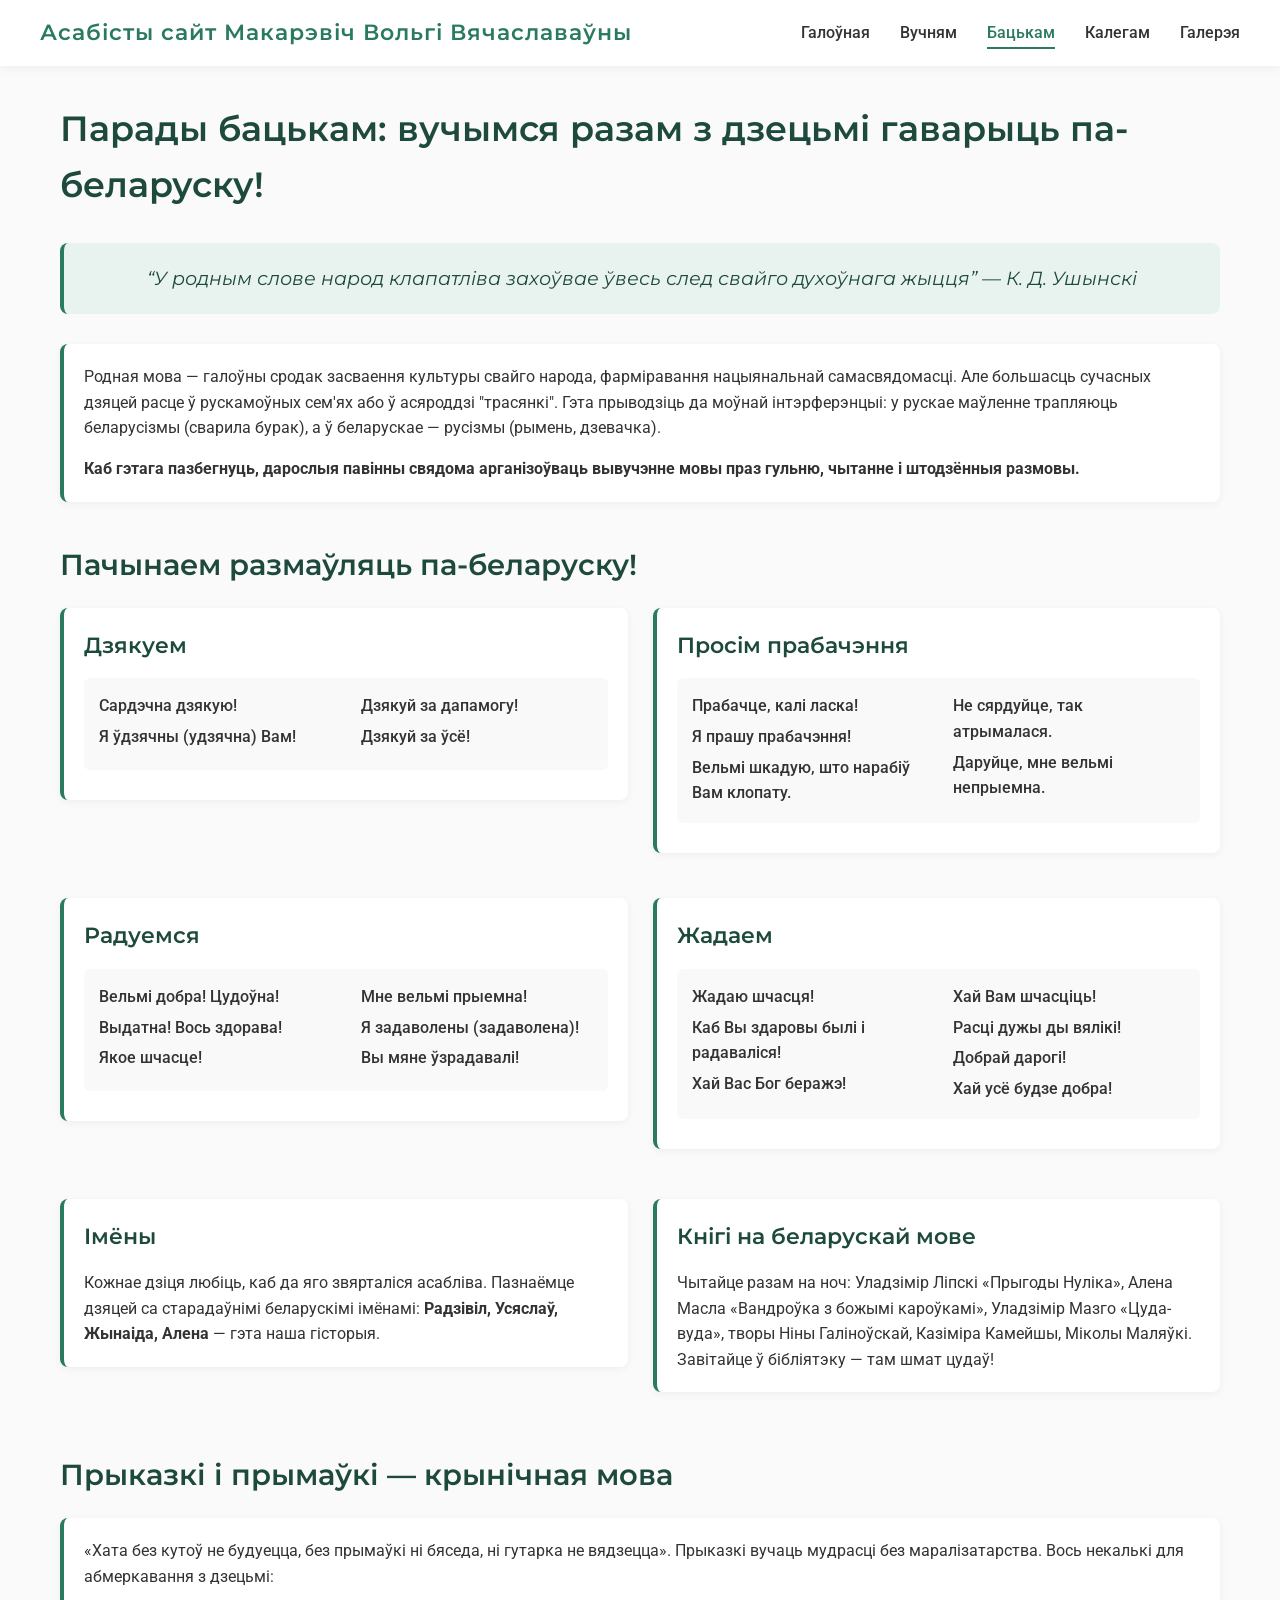
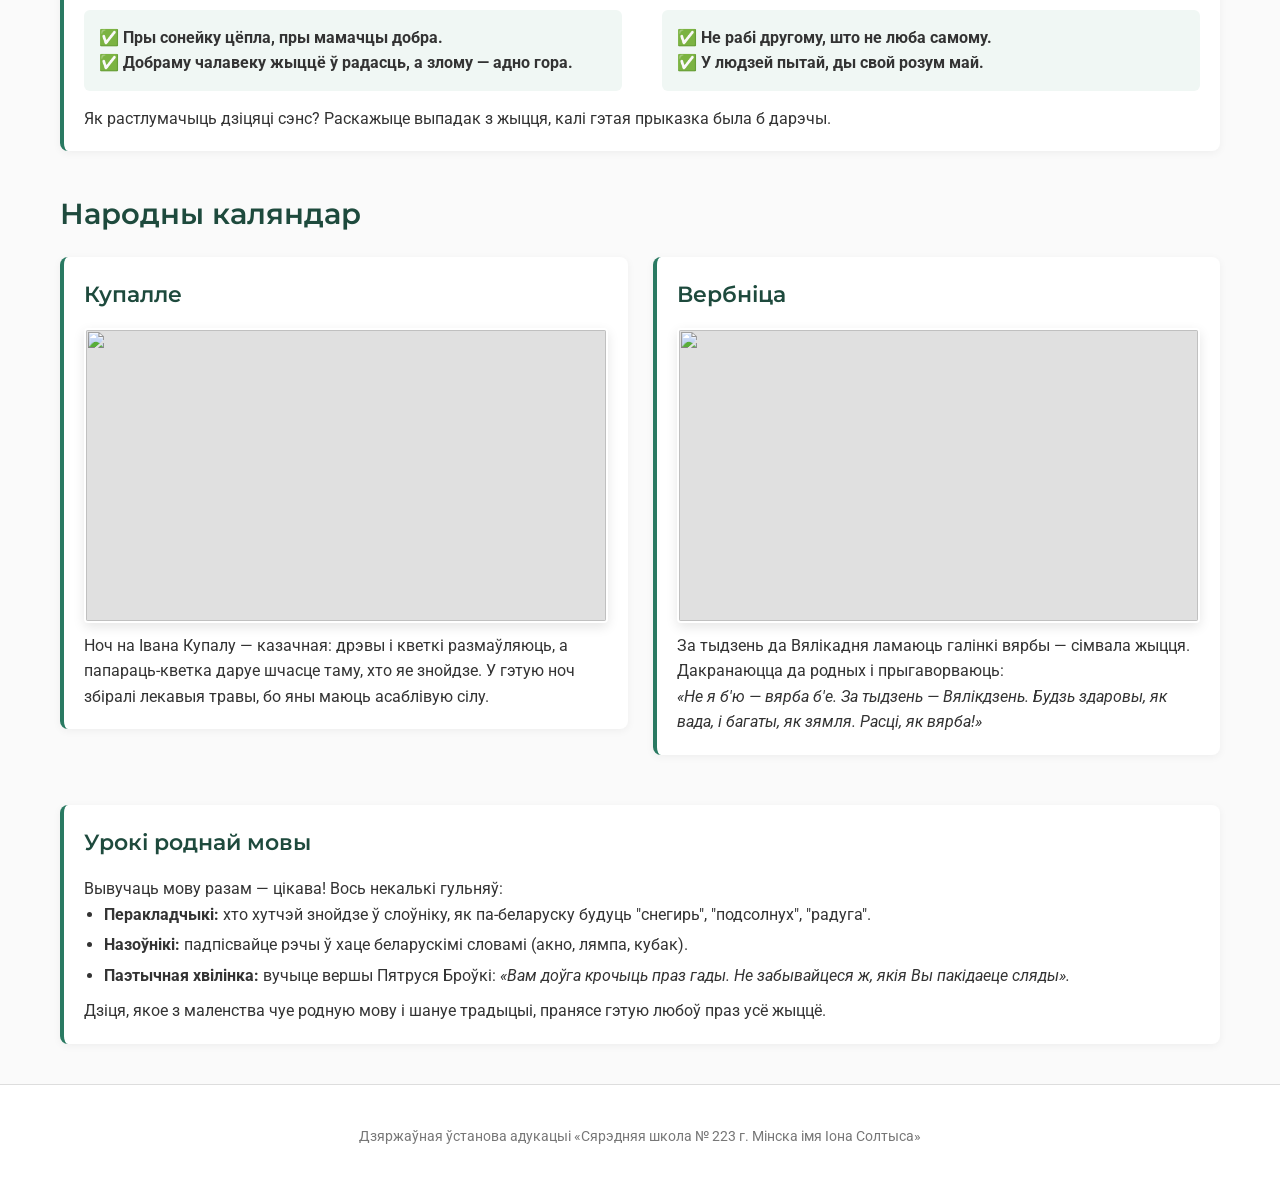
==== batskam.html @ 5870443f "Add files via upload" ====
<!DOCTYPE html>
<html lang="be">
<head>
  <meta charset="UTF-8">
  <meta name="viewport" content="width=device-width, initial-scale=1.0">
  <title>Бацькам – Настаўнік беларускай мовы</title>
  <link rel="preconnect" href="https://fonts.googleapis.com">
  <link rel="preconnect" href="https://fonts.gstatic.com" crossorigin>
  <link href="https://fonts.googleapis.com/css2?family=Montserrat:wght@400;600;700&family=Roboto:wght@300;400;500&display=swap" rel="stylesheet">
  <link rel="stylesheet" href="style.css">
</head>
<body>
  <header>
    <div class="container header-inner">
      <div class="logo"><a href="index.html">Асабісты сайт Макарэвіч Вольгі Вячаславаўны</a></div>
      <ul class="nav-menu">
        <li><a href="index.html">Галоўная</a></li>
        <li><a href="uchnyam.html">Вучням</a></li>
        <li><a href="batskam.html" class="active">Бацькам</a></li>
        <li><a href="kalegam.html">Калегам</a></li>
        <li><a href="galereya.html">Галерэя</a></li>
      </ul>
    </div>
  </header>

 <main class="container">
    <h1>Парады бацькам: вучымся разам з дзецьмі гаварыць па-беларуску!</h1>

    <!-- Уступ -->
    <div class="charming-quote">
      <p>“У родным слове народ клапатліва захоўвае ўвесь след свайго духоўнага жыцця” — К. Д. Ушынскі</p>
    </div>

    <div class="rule-card">
      <p>Родная мова — галоўны сродак засваення культуры свайго народа, фарміравання нацыянальнай самасвядомасці. Але большасць сучасных дзяцей расце ў рускамоўных сем'ях або ў асяроддзі "трасянкі". Гэта прыводзіць да моўнай інтэрферэнцыі: у рускае маўленне трапляюць беларусізмы (сварила бурак), а ў беларускае — русізмы (рымень, дзевачка).</p>
      <p style="margin-top: 15px;"><strong>Каб гэтага пазбегнуць, дарослыя павінны свядома арганізоўваць вывучэнне мовы праз гульню, чытанне і штодзённыя размовы.</strong></p>
    </div>

    <!-- Пачынаем размаўляць -->
    <h2>Пачынаем размаўляць па-беларуску!</h2>
    <div class="grid-2" style="gap: 25px; margin-bottom: 30px;">
      
      <div class="rule-card">
        <h3>Дзякуем</h3>
        <div class="word-list">
          <p>Сардэчна дзякую!</p>
          <p>Я ўдзячны (удзячна) Вам!</p>
          <p>Дзякуй за дапамогу!</p>
          <p>Дзякуй за ўсё!</p>
        </div>
      </div>

      <div class="rule-card">
        <h3>Просім прабачэння</h3>
        <div class="word-list">
          <p>Прабачце, калі ласка!</p>
          <p>Я прашу прабачэння!</p>
          <p>Вельмі шкадую, што нарабіў Вам клопату.</p>
          <p>Не сярдуйце, так атрымалася.</p>
          <p>Даруйце, мне вельмі непрыемна.</p>
        </div>
      </div>

      <div class="rule-card">
        <h3>Радуемся</h3>
        <div class="word-list">
          <p>Вельмі добра! Цудоўна!</p>
          <p>Выдатна! Вось здорава!</p>
          <p>Якое шчасце!</p>
          <p>Мне вельмі прыемна!</p>
          <p>Я задаволены (задаволена)!</p>
          <p>Вы мяне ўзрадавалі!</p>
        </div>
      </div>

      <div class="rule-card">
        <h3>Жадаем</h3>
        <div class="word-list">
          <p>Жадаю шчасця!</p>
          <p>Каб Вы здаровы былі і радаваліся!</p>
          <p>Хай Вас Бог беражэ!</p>
          <p>Хай Вам шчасціць!</p>
          <p>Расці дужы ды вялікі!</p>
          <p>Добрай дарогі!</p>
          <p>Хай усё будзе добра!</p>
        </div>
      </div>
    </div>

    <!-- Імёны і кнігі -->
    <div class="grid-2" style="gap: 25px; margin-bottom: 30px;">
      <div class="rule-card">
        <h3>Імёны</h3>
        <p>Кожнае дзіця любіць, каб да яго звярталіся асабліва. Пазнаёмце дзяцей са старадаўнімі беларускімі імёнамі: <strong>Радзівіл, Усяслаў, Жынаіда, Алена</strong> — гэта наша гісторыя.</p>
      </div>

      <div class="rule-card">
        <h3>Кнігі на беларускай мове</h3>
        <p>Чытайце разам на ноч: Уладзімір Ліпскі «Прыгоды Нуліка», Алена Масла «Вандроўка з божымі кароўкамі», Уладзімір Мазго «Цуда-вуда», творы Ніны Галіноўскай, Казіміра Камейшы, Міколы Маляўкі. Завітайце ў бібліятэку — там шмат цудаў!</p>
      </div>
    </div>

    <!-- Прыказкі і прымаўкі -->
    <h2>Прыказкі і прымаўкі — крынічная мова</h2>
    <div class="rule-card">
      <p>«Хата без кутоў не будуецца, без прымаўкі ні бяседа, ні гутарка не вядзецца». Прыказкі вучаць мудрасці без маралізатарства. Вось некалькі для абмеркавання з дзецьмі:</p>
      <div class="grid-2" style="margin-top: 20px;">
        <div style="background: #f0f7f4; padding: 15px; border-radius: 6px;">
          <p>✅ <strong>Пры сонейку цёпла, пры мамачцы добра.</strong></p>
          <p>✅ <strong>Добраму чалавеку жыццё ў радасць, а злому — адно гора.</strong></p>
        </div>
        <div style="background: #f0f7f4; padding: 15px; border-radius: 6px;">
          <p>✅ <strong>Не рабі другому, што не люба самому.</strong></p>
          <p>✅ <strong>У людзей пытай, ды свой розум май.</strong></p>
        </div>
      </div>
      <p style="margin-top: 15px;">Як растлумачыць дзіцяці сэнс? Раскажыце выпадак з жыцця, калі гэтая прыказка была б дарэчы.</p>
    </div>

    <!-- Святы -->
    <h2>Народны каляндар</h2>
    <div class="grid-2" style="gap: 25px;">
      <div class="rule-card">
        <h3>Купалле</h3>
        <div class="photo-placeholder" style="aspect-ratio: 16/9; margin-bottom: 10px;"><img src="https://sun9-4.userapi.com/impg/f2pZ9OB-eZWThsRQBHPsJ1MoKBioBkSM6gbtwA/DCV7JLnJAS0.jpg?size=1080x626&quality=96&sign=7835cd01ecd7dc707775bceb91d3fab4&type=album"></div>
        <p>Ноч на Івана Купалу — казачная: дрэвы і кветкі размаўляюць, а папараць-кветка даруе шчасце таму, хто яе знойдзе. У гэтую ноч збіралі лекавыя травы, бо яны маюць асаблівую сілу.</p>
      </div>
      <div class="rule-card">
        <h3>Вербніца</h3>
        <div class="photo-placeholder" style="aspect-ratio: 16/9; margin-bottom: 10px;"><img src="https://svyatmatrona.ru/wp-content/uploads/2022/04/%D0%B2%D0%B5%D1%80%D0%B1%D0%B0.jpg"></div>
        <p>За тыдзень да Вялікадня ламаюць галінкі вярбы — сімвала жыцця. Дакранаюцца да родных і прыгаворваюць:</p>
        <p style="font-style: italic;">«Не я б'ю — вярба б'е. За тыдзень — Вялікдзень. Будзь здаровы, як вада, і багаты, як зямля. Расці, як вярба!»</p>
      </div>
    </div>

    <!-- Урокі роднай мовы -->
    <div class="rule-card" style="margin-top: 30px;">
      <h3>Урокі роднай мовы</h3>
      <p>Вывучаць мову разам — цікава! Вось некалькі гульняў:</p>
      <ul>
        <li><strong>Перакладчыкі:</strong> хто хутчэй знойдзе ў слоўніку, як па-беларуску будуць "снегирь", "подсолнух", "радуга".</li>
        <li><strong>Назоўнікі:</strong> падпісвайце рэчы ў хаце беларускімі словамі (акно, лямпа, кубак).</li>
        <li><strong>Паэтычная хвілінка:</strong> вучыце вершы Пятруся Броўкі: <em>«Вам доўга крочыць праз гады. Не забывайцеся ж, якія Вы пакідаеце сляды».</em></li>
      </ul>
      <p>Дзіця, якое з маленства чуе родную мову і шануе традыцыі, пранясе гэтую любоў праз усё жыццё.</p>
    </div>

  </main>

  <footer>
    <div class="container">
      Дзяржаўная ўстанова адукацыі «Сярэдняя школа № 223 г. Мінска імя Іона Солтыса»
    </div>
  </footer>
</body>
</html>
---- style.css ----
* {
  margin: 0;
  padding: 0;
  box-sizing: border-box;
}

body {
  font-family: 'Roboto', sans-serif;
  background-color: #fafafa;
  color: #333;
  line-height: 1.6;
}

.container {
  max-width: 1200px;
  margin: 0 auto;
  padding: 20px 20px;
}

/* Header & navigation */
header {
  background-color: #fff;
  box-shadow: 0 2px 10px rgba(0,0,0,0.05);
  position: sticky;
  top: 0;
  z-index: 10;
  margin-bottom: 15px;
}

.header-inner {
  display: flex;
  justify-content: space-between;
  align-items: center;
  padding: 15px 0;
}

.logo a {
  font-family: 'Montserrat', sans-serif;
  font-weight: 600;
  font-size: 1.4rem;
  color: #2a7a62;
  text-decoration: none;
  letter-spacing: 1px;
}

.nav-menu {
  display: flex;
  list-style: none;
  gap: 30px;
}

.nav-menu a {
  text-decoration: none;
  color: #333;
  font-weight: 500;
  transition: color 0.3s;
  padding-bottom: 5px;
  border-bottom: 2px solid transparent;
}

.nav-menu a:hover,
.nav-menu a.active {
  color: #2a7a62;
  border-bottom-color: #2a7a62;
}

/* Main content */
main {
  padding: 40px 0;
  min-height: 60vh;
}

h1, h2, h3 {
  font-family: 'Montserrat', sans-serif;
  font-weight: 600;
  margin-bottom: 20px;
  color: #1e4a3d;
}

h1 {
  font-size: 2.2rem;
}

h2 {
  font-size: 1.8rem;
  margin-top: 40px;
}

h3 {
  font-size: 1.4rem;
}

/* Placeholder for photos */
.photo-placeholder {
  background-color: #e0e0e0;
  border: 2px solid #fff;
  box-shadow: 0 4px 12px rgba(0,0,0,0.1);
  border-radius: 4px;
  display: flex;
  align-items: center;
  justify-content: center;
  color: #888;
  font-size: 1rem;
  text-transform: uppercase;
  width: 100%;
  height: 100%;
  aspect-ratio: 1 / 1; /* квадратные по умолчанию */
  object-fit: cover; /* для будущих изображений */
}

/* Для горизонтальных фото можно задать другой aspect-ratio через доп. класс */
.photo-placeholder.landscape {
  aspect-ratio: 16 / 9;
}

.photo-placeholder.portrait {
  aspect-ratio: 3 / 4;
}

.photo-placeholder {
  /* уже есть: фон, рамка, тень */
  padding: 0; /* убираем внутренние отступы, если они есть */
  overflow: hidden; /* чтобы изображение не вылезало за скруглённые углы */
}

.photo-placeholder img {
  width: 100%;
  height: 100%;
  object-fit: cover; /* обрезает края, сохраняя пропорции */
  display: block; /* убирает лишний отступ снизу */
}


/* Grid и карточки */
.grid-2 {
  display: grid;
  grid-template-columns: 1fr 1fr;
  gap: 40px;
  align-items: start;
}
.grid-2.text-include {
  grid-template-columns: 1fr 2fr;
}
.grid-3 {
  display: grid;
  grid-template-columns: repeat(3, 1fr);
  gap: 30px;
}

.grid-4 {
  display: grid;
  grid-template-columns: repeat(4, 1fr);
  gap: 20px;
}
.grid-7 {
  display: grid;
  grid-template-columns: repeat(7, 1fr);
  gap: 10px;
}
.card {
  background: transparent;
  text-align: center;
}

.card .photo-placeholder {
  margin-bottom: 10px;
}

.card p {
  font-weight: 500;
  color: #2a7a62;
}



/* Таблицы */
table {
  width: 100%;
  border-collapse: collapse;
  background: #fff;
  box-shadow: 0 2px 8px rgba(0,0,0,0.05);
  border-radius: 8px;
  overflow: hidden;
  margin-bottom: 30px;
}

th, td {
  padding: 12px 15px;
  text-align: left;
  border-bottom: 1px solid #eee;
}

th {
  background-color: #2a7a62;
  color: #fff;
  font-weight: 600;
}

tr:last-child td {
  border-bottom: none;
}

/* Разделитель для галереи */
.gallery-section {
  margin-bottom: 50px;
}

.gallery-divider {
  font-size: 1.8rem;
  color: #1e4a3d;
  border-bottom: 2px solid #2a7a62;
  padding-bottom: 10px;
  margin-bottom: 25px;
  position: relative;
}

.gallery-divider::before {
  content: "";
  position: absolute;
  bottom: -5px;
  left: 0;
  width: 60px;
  height: 3px;
  background-color: #2a7a62;
  border-radius: 2px;
}

/* Footer */
footer {
  background-color: #fff;
  border-top: 1px solid #ddd;
  padding: 20px 0;
  text-align: center;
  color: #777;
  font-size: 0.9rem;
}

/* Responsive */
@media (max-width: 768px) {
  .header-inner {
    flex-direction: column;
    gap: 15px;
  }
  .nav-menu {
    flex-wrap: wrap;
    justify-content: center;
    gap: 15px;
  }
  .grid-2, .grid-3, .grid-4 {
    grid-template-columns: 1fr;
  }
  .grid-2 {
    gap: 30px;
  }
  h1 { font-size: 1.8rem; }
  h2 { font-size: 1.5rem; }
}
/* === Дополнительные стили для памяток (на странице Вучням) === */
.table-container {
  overflow-x: auto;
  margin-bottom: 30px;
}

.rule-card {
  background: #fff;
  padding: 20px;
  border-radius: 8px;
  box-shadow: 0 2px 8px rgba(0,0,0,0.05);
  margin-bottom: 20px;
  border-left: 4px solid #2a7a62;
}

.rule-card h3 {
  margin-top: 0;
  margin-bottom: 15px;
  color: #1e4a3d;
  font-family: 'Montserrat', sans-serif;
}

.rule-card h4 {
  margin-top: 0;
  margin-bottom: 10px;
  color: #2a7a62;
  font-family: 'Montserrat', sans-serif;
}

.rule-card ul {
  margin-left: 20px;
  margin-bottom: 10px;
}

.rule-card li {
  margin-bottom: 5px;
}

.example-list {
  background: #f0f7f4;
  padding: 15px;
  border-radius: 6px;
  margin: 15px 0;
}

.example-list p {
  margin-bottom: 5px;
  font-family: 'Montserrat', sans-serif;
  font-weight: 500;
}

/* Маленькие карточки для типов основ */
.mini-card {
  background-color: #e0e0e0;
  border: 2px solid #fff;
  box-shadow: 0 4px 12px rgba(0,0,0,0.1);
  border-radius: 4px;
  padding: 10px;
  text-align: center;
  color: #333;
  font-weight: 500;
  aspect-ratio: auto; /* подстраивается под текст */
  display: flex;
  flex-direction: column;
  align-items: center;
  justify-content: center;
  font-size: 0.95rem;
}

.mini-card small {
  font-size: 0.8rem;
  color: #2a7a62;
  display: block;
  margin-top: 5px;
}
    .charming-quote {
      font-family: 'Montserrat', sans-serif;
      font-size: 1.2rem;
      font-style: italic;
      color: #1e4a3d;
      background: #e8f3ef;
      padding: 20px;
      border-radius: 8px;
      margin: 30px 0;
      text-align: center;
      border-left: 4px solid #2a7a62;
    }
    .word-list {
      columns: 2;
      column-gap: 30px;
      background: #f9f9f9;
      padding: 15px;
      border-radius: 6px;
      margin: 10px 0;
    }
    .word-list p {
      margin-bottom: 5px;
      font-weight: 500;
    }
    @media (max-width: 768px) {
      .word-list {
        columns: 1;
      }
    }
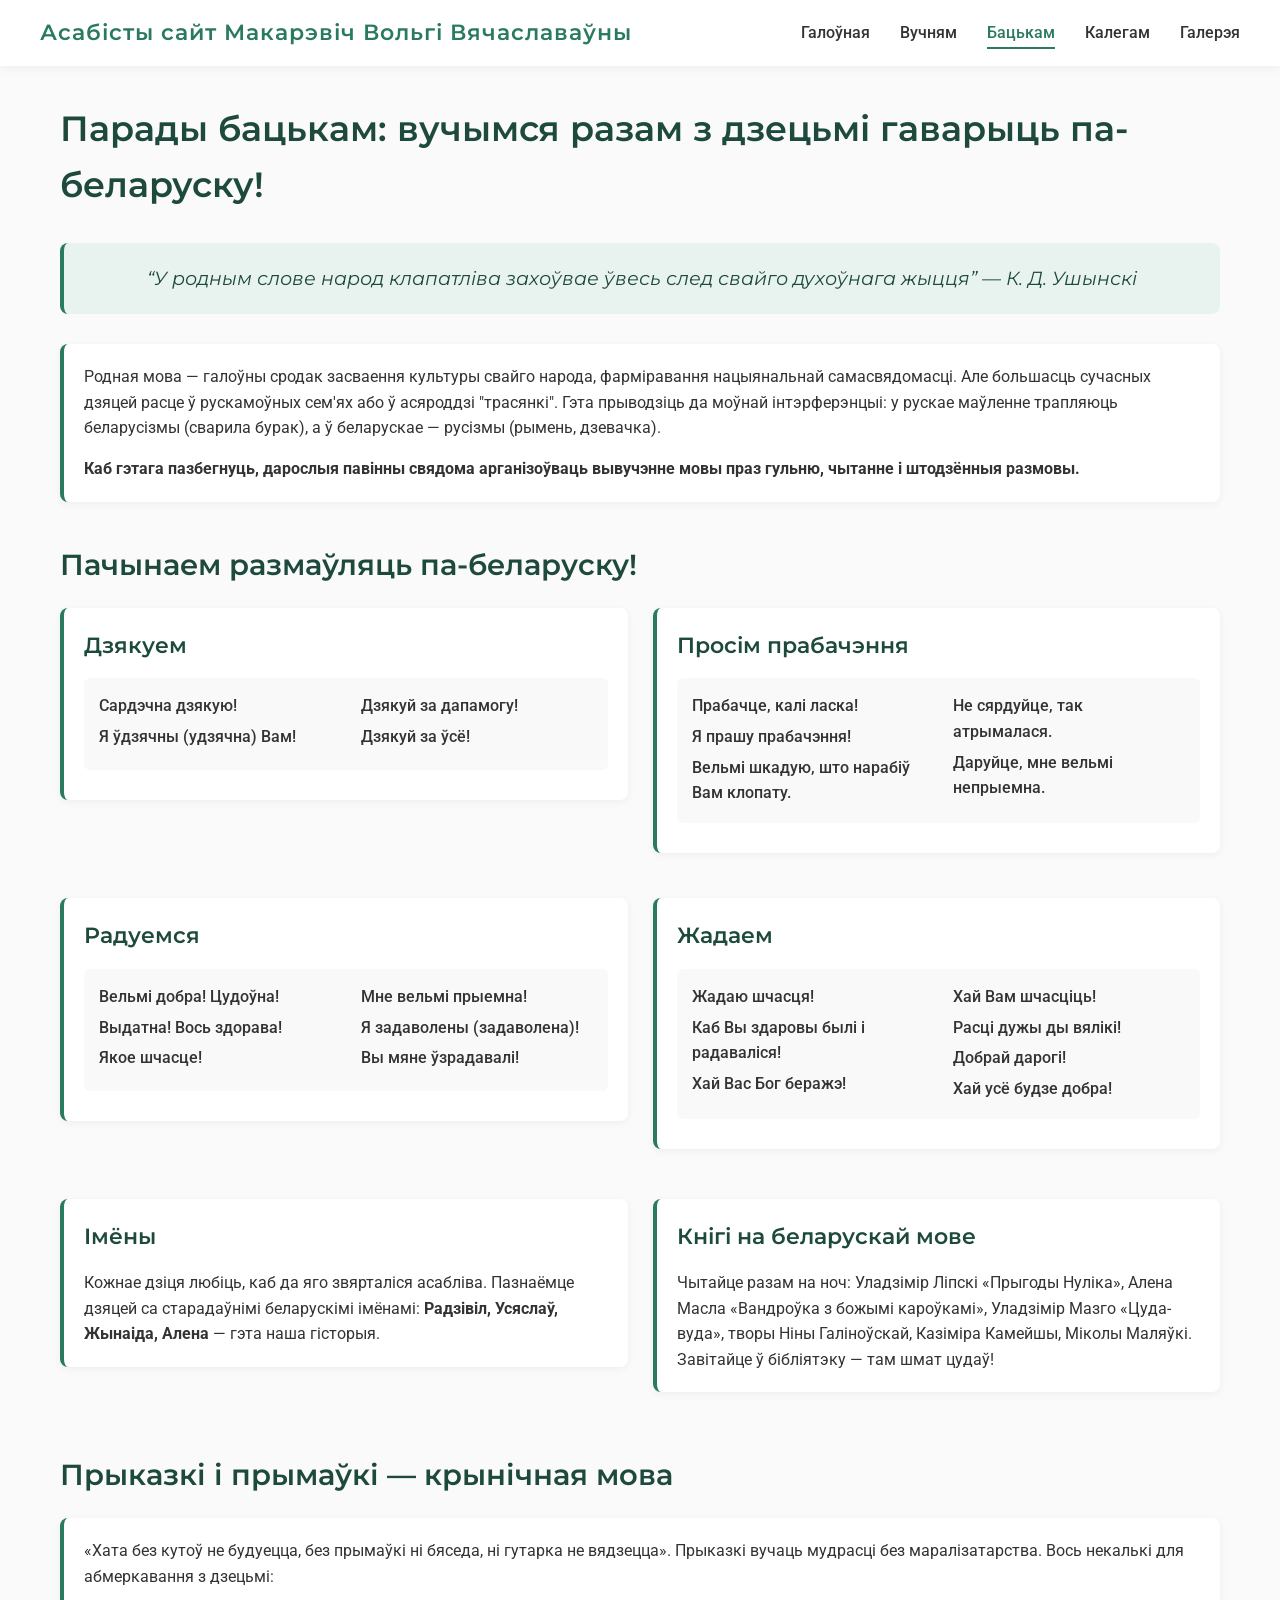
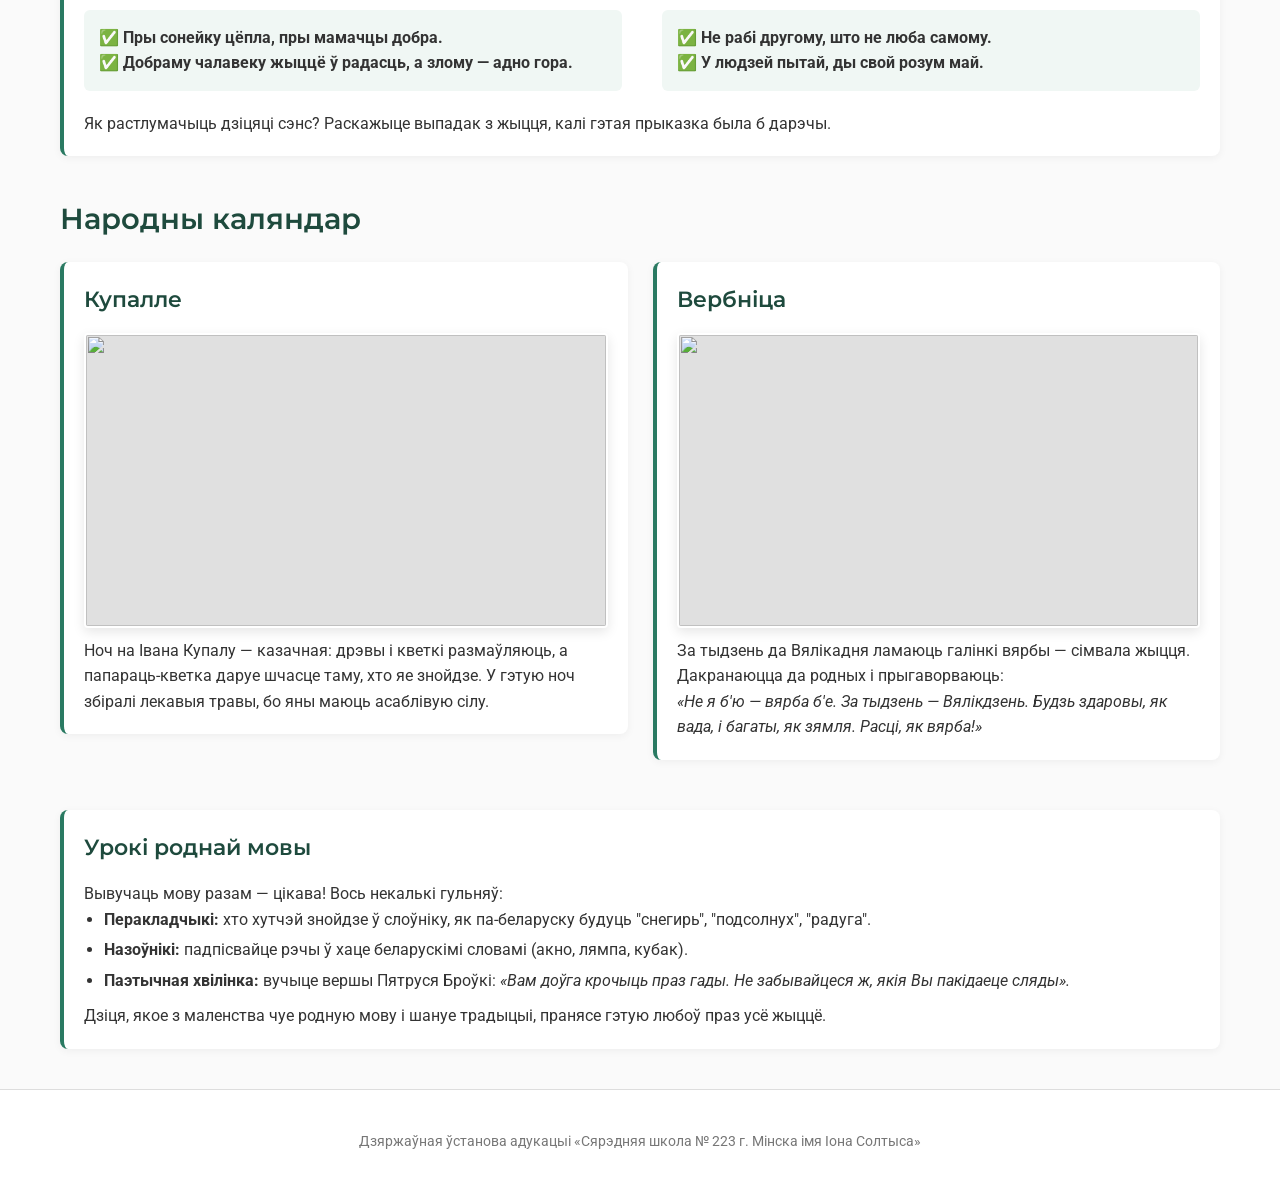
==== commit d4849658: "Add files via upload" ====
--- a/batskam.html
+++ b/batskam.html
@@ -152,5 +152,6 @@
       Дзяржаўная ўстанова адукацыі «Сярэдняя школа № 223 г. Мінска імя Іона Солтыса»
     </div>
   </footer>
+  <script src="lightbox.js"></script>
 </body>
 </html>
--- a/style.css
+++ b/style.css
@@ -16,7 +16,15 @@
   margin: 0 auto;
   padding: 20px 20px;
 }
-
+a {
+  text-decoration: none;
+  font-weight: 700;
+  color: #333;
+}
+a:hover {
+  color: white;
+  text-shadow: 0 4px 12px rgba(0,0,0,0.1);
+}
 /* Header & navigation */
 header {
   background-color: #fff;
@@ -104,59 +112,63 @@
   text-transform: uppercase;
   width: 100%;
   height: 100%;
-  aspect-ratio: 1 / 1; /* квадратные по умолчанию */
-  object-fit: cover; /* для будущих изображений */
-}
-
-/* Для горизонтальных фото можно задать другой aspect-ratio через доп. класс */
+  aspect-ratio: 1 / 1;
+  padding: 0;
+  overflow: hidden;
+}
+
 .photo-placeholder.landscape {
   aspect-ratio: 16 / 9;
 }
 
 .photo-placeholder.portrait {
   aspect-ratio: 3 / 4;
-}
-
-.photo-placeholder {
-  /* уже есть: фон, рамка, тень */
-  padding: 0; /* убираем внутренние отступы, если они есть */
-  overflow: hidden; /* чтобы изображение не вылезало за скруглённые углы */
 }
 
 .photo-placeholder img {
   width: 100%;
   height: 100%;
-  object-fit: cover; /* обрезает края, сохраняя пропорции */
-  display: block; /* убирает лишний отступ снизу */
-}
-
-
-/* Grid и карточки */
+  object-fit: cover;
+  display: block;
+}
+
+/* Grid і карткі */
 .grid-2 {
   display: grid;
   grid-template-columns: 1fr 1fr;
   gap: 40px;
   align-items: start;
-}
+  margin-bottom: 20px;
+}
+
 .grid-2.text-include {
   grid-template-columns: 1fr 2fr;
 }
+.grid-2.text-include-reverse {
+  grid-template-columns: 2fr 1fr;
+}
+
 .grid-3 {
   display: grid;
   grid-template-columns: repeat(3, 1fr);
   gap: 30px;
+  margin-bottom: 20px;
 }
 
 .grid-4 {
   display: grid;
   grid-template-columns: repeat(4, 1fr);
   gap: 20px;
-}
+  margin-bottom: 20px;
+}
+
 .grid-7 {
   display: grid;
   grid-template-columns: repeat(7, 1fr);
   gap: 10px;
-}
+  margin-bottom: 20px;
+}
+
 .card {
   background: transparent;
   text-align: center;
@@ -171,9 +183,7 @@
   color: #2a7a62;
 }
 
-
-
-/* Таблицы */
+/* Табліцы */
 table {
   width: 100%;
   border-collapse: collapse;
@@ -200,7 +210,7 @@
   border-bottom: none;
 }
 
-/* Разделитель для галереи */
+/* Галерэя */
 .gallery-section {
   margin-bottom: 50px;
 }
@@ -225,7 +235,7 @@
   border-radius: 2px;
 }
 
-/* Footer */
+/* Падвал */
 footer {
   background-color: #fff;
   border-top: 1px solid #ddd;
@@ -235,27 +245,7 @@
   font-size: 0.9rem;
 }
 
-/* Responsive */
-@media (max-width: 768px) {
-  .header-inner {
-    flex-direction: column;
-    gap: 15px;
-  }
-  .nav-menu {
-    flex-wrap: wrap;
-    justify-content: center;
-    gap: 15px;
-  }
-  .grid-2, .grid-3, .grid-4 {
-    grid-template-columns: 1fr;
-  }
-  .grid-2 {
-    gap: 30px;
-  }
-  h1 { font-size: 1.8rem; }
-  h2 { font-size: 1.5rem; }
-}
-/* === Дополнительные стили для памяток (на странице Вучням) === */
+/* ===== Дадатковыя стылі (памяткі, парады) ===== */
 .table-container {
   overflow-x: auto;
   margin-bottom: 30px;
@@ -306,7 +296,6 @@
   font-weight: 500;
 }
 
-/* Маленькие карточки для типов основ */
 .mini-card {
   background-color: #e0e0e0;
   border: 2px solid #fff;
@@ -316,7 +305,7 @@
   text-align: center;
   color: #333;
   font-weight: 500;
-  aspect-ratio: auto; /* подстраивается под текст */
+  aspect-ratio: auto;
   display: flex;
   flex-direction: column;
   align-items: center;
@@ -330,32 +319,190 @@
   display: block;
   margin-top: 5px;
 }
-    .charming-quote {
-      font-family: 'Montserrat', sans-serif;
-      font-size: 1.2rem;
-      font-style: italic;
-      color: #1e4a3d;
-      background: #e8f3ef;
-      padding: 20px;
-      border-radius: 8px;
-      margin: 30px 0;
-      text-align: center;
-      border-left: 4px solid #2a7a62;
-    }
-    .word-list {
-      columns: 2;
-      column-gap: 30px;
-      background: #f9f9f9;
-      padding: 15px;
-      border-radius: 6px;
-      margin: 10px 0;
-    }
-    .word-list p {
-      margin-bottom: 5px;
-      font-weight: 500;
-    }
-    @media (max-width: 768px) {
-      .word-list {
-        columns: 1;
-      }
-    }+
+/* стылі для старонкі Бацькам */
+.charming-quote {
+  font-family: 'Montserrat', sans-serif;
+  font-size: 1.2rem;
+  font-style: italic;
+  color: #1e4a3d;
+  background: #e8f3ef;
+  padding: 20px;
+  border-radius: 8px;
+  margin: 30px 0;
+  text-align: center;
+  border-left: 4px solid #2a7a62;
+}
+
+.word-list {
+  columns: 2;
+  column-gap: 30px;
+  background: #f9f9f9;
+  padding: 15px;
+  border-radius: 6px;
+  margin: 10px 0;
+}
+
+.word-list p {
+  margin-bottom: 5px;
+  font-weight: 500;
+}
+
+/* ===== МАБІЛЬНАЯ ВЕРСІЯ (ДА 768px) ===== */
+@media (max-width: 768px) {
+  .header-inner {
+    flex-direction: column;
+    gap: 15px;
+  }
+  .nav-menu {
+    flex-wrap: wrap;
+    justify-content: center;
+    gap: 15px;
+  }
+
+  /* Усе сеткі робім аднакалоначнымі */
+  .grid-2,
+  .grid-3,
+  .grid-4,
+  .grid-7 {
+    grid-template-columns: 1fr;
+  }
+
+  /* Асабліва для блока з фота і тэкстам на галоўнай */
+  .grid-2.text-include {
+    display: flex;
+    flex-direction: column;
+    gap: 20px;
+  }
+
+  .grid-2.text-include .photo-placeholder {
+    max-width: 280px;
+    margin: 0 auto;
+  }
+
+  .grid-2 {
+    gap: 30px;
+  }
+
+  h1 {
+    font-size: 1.8rem;
+  }
+  h2 {
+    font-size: 1.5rem;
+  }
+
+  .charming-quote {
+    padding: 15px;
+    font-size: 1rem;
+    margin: 20px 0;
+  }
+
+  .word-list {
+    columns: 1;
+  }
+}
+/* Стылі для кнопкі-спасылкі */
+.button {
+  margin: 10px auto;
+  display: inline-block;
+  background-color: #2a7a62;       /* асноўны зялёны колер */
+  color: #fff;                      /* белы тэкст */
+  font-family: 'Montserrat', sans-serif;
+  font-weight: 600;
+  font-size: 1rem;
+  text-decoration: none;            /* прыбраць падкрэсліванне */
+  padding: 10px 20px;               /* унутраныя водступы */
+  border-radius: 4px;               /* невялікае скругленне */
+  box-shadow: 0 2px 5px rgba(0,0,0,0.1); /* лёгкі цень */
+  transition: background-color 0.3s, box-shadow 0.3s;
+  border: none;
+  cursor: pointer;
+  text-align: center;
+  align-items: center;
+  justify-content: center;
+  line-height: 1.5;
+}
+
+.button:hover {
+  background-color: #1e4a3d;        /* цямнейшы адценне пры навядзенні */
+  box-shadow: 0 4px 8px rgba(0,0,0,0.15);
+}
+
+.button:active {
+  transform: translateY(1px);        /* эфект націску */
+  box-shadow: 0 2px 3px rgba(0,0,0,0.1);
+}
+
+/* Калі трэба зрабіць кнопку на ўсю шырыню кантэйнера */
+.button.block {
+  display: block;
+  width: 100%;
+}
+
+/* Lightbox для увеличения фото */
+/* Lightbox */
+.lightbox {
+  display: none;
+  position: fixed;
+  top: 0;
+  left: 0;
+  width: 100%;
+  height: 100%;
+  background-color: rgba(0, 0, 0, 0.9);
+  z-index: 1000;
+  justify-content: center;
+  align-items: center;
+  padding: 20px;
+  box-sizing: border-box;
+}
+
+.lightbox.active {
+  display: flex;
+}
+
+.lightbox-content {
+  position: relative;
+  display: flex;
+  justify-content: center;
+  align-items: center;
+}
+
+.lightbox-content img {
+  display: block;
+  max-width: 90vw;      /* не шире 90% ширины окна */
+  max-height: 80vh;     /* не выше 80% высоты окна */
+  width: auto;
+  height: auto;
+  border: 3px solid #fff;
+  border-radius: 4px;
+  box-shadow: 0 0 30px rgba(0, 0, 0, 0.5);
+  object-fit: contain;
+}
+
+.lightbox-close {
+  position: absolute;
+  top: -15px;
+  right: -15px;
+  width: 40px;
+  height: 40px;
+  background-color: #2a7a62;
+  color: white;
+  border-radius: 50%;
+  display: flex;
+  align-items: center;
+  justify-content: center;
+  font-size: 24px;
+  font-weight: bold;
+  cursor: pointer;
+  transition: background 0.3s;
+  box-shadow: 0 2px 10px rgba(0,0,0,0.3);
+}
+
+.lightbox-close:hover {
+  background-color: #1e4a3d;
+}
+
+/* Курсор-указатель на всех фото */
+.photo-placeholder img {
+  cursor: pointer;
+}
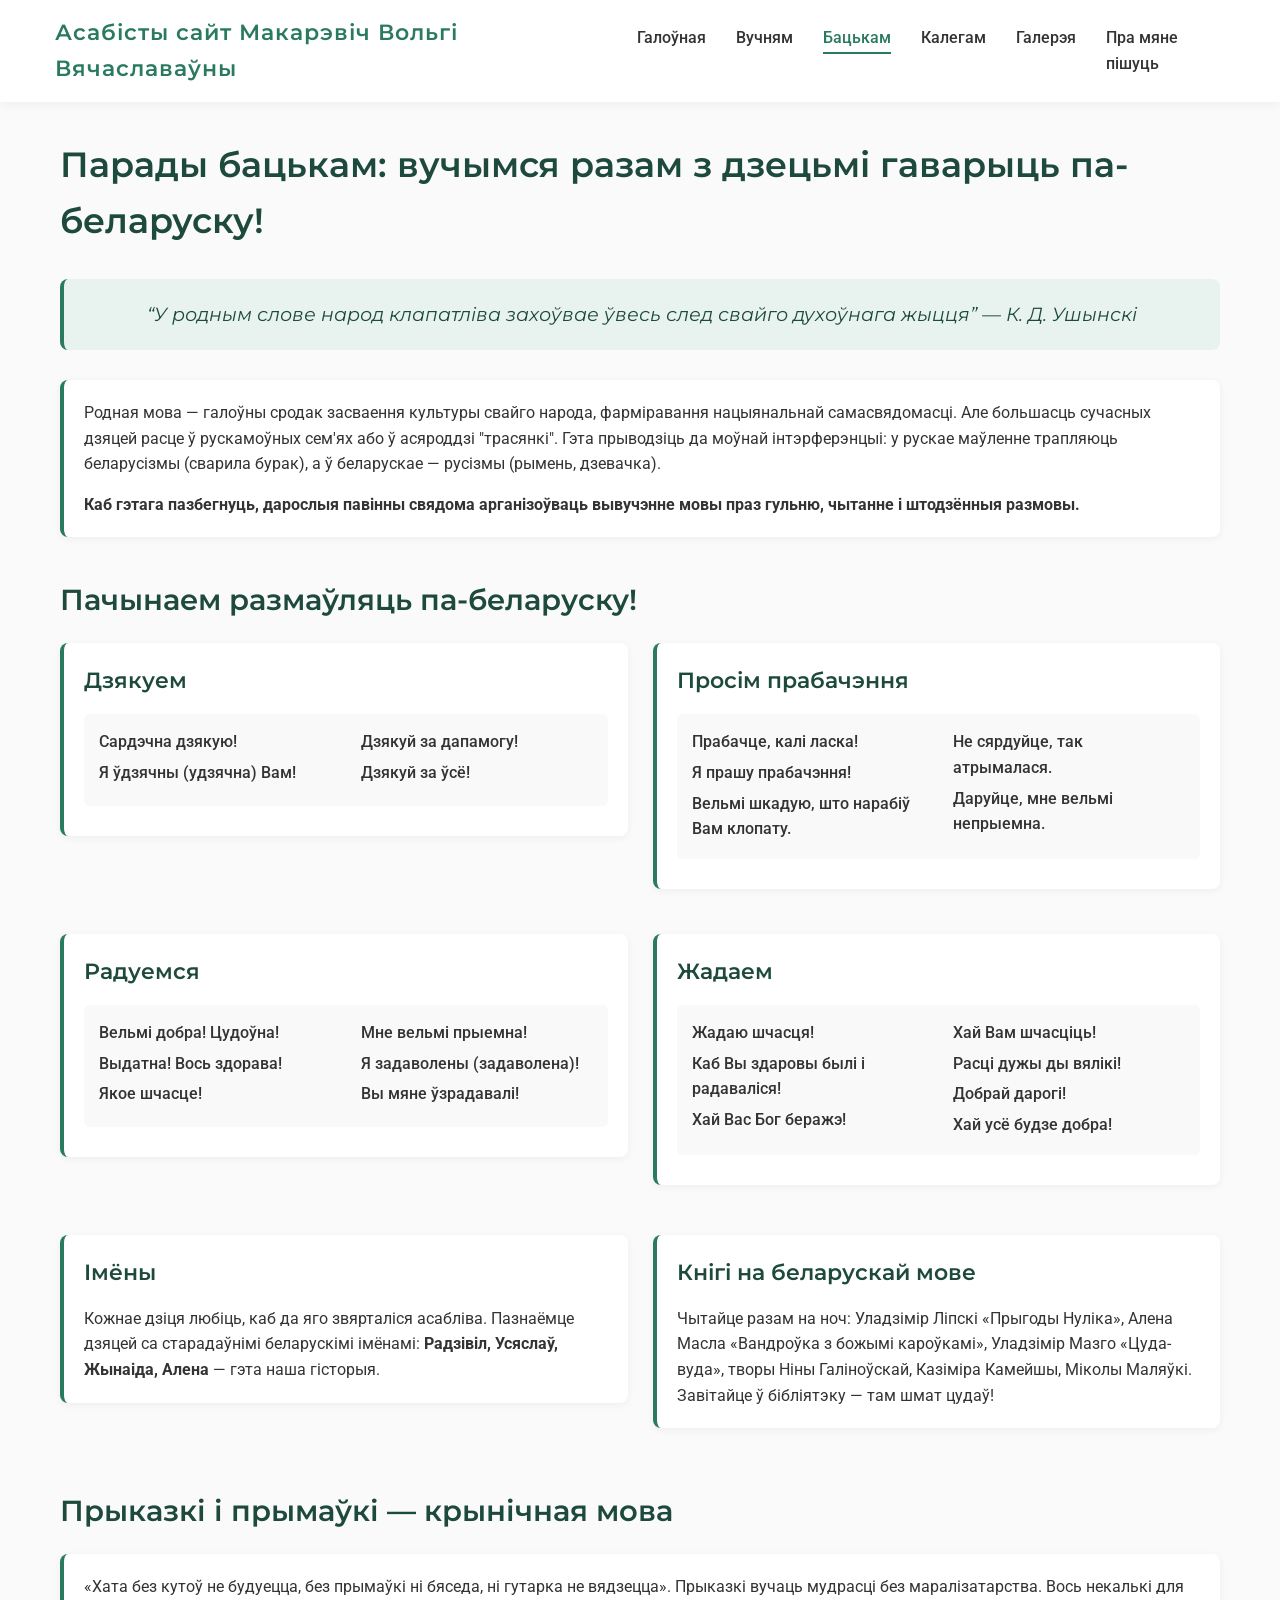
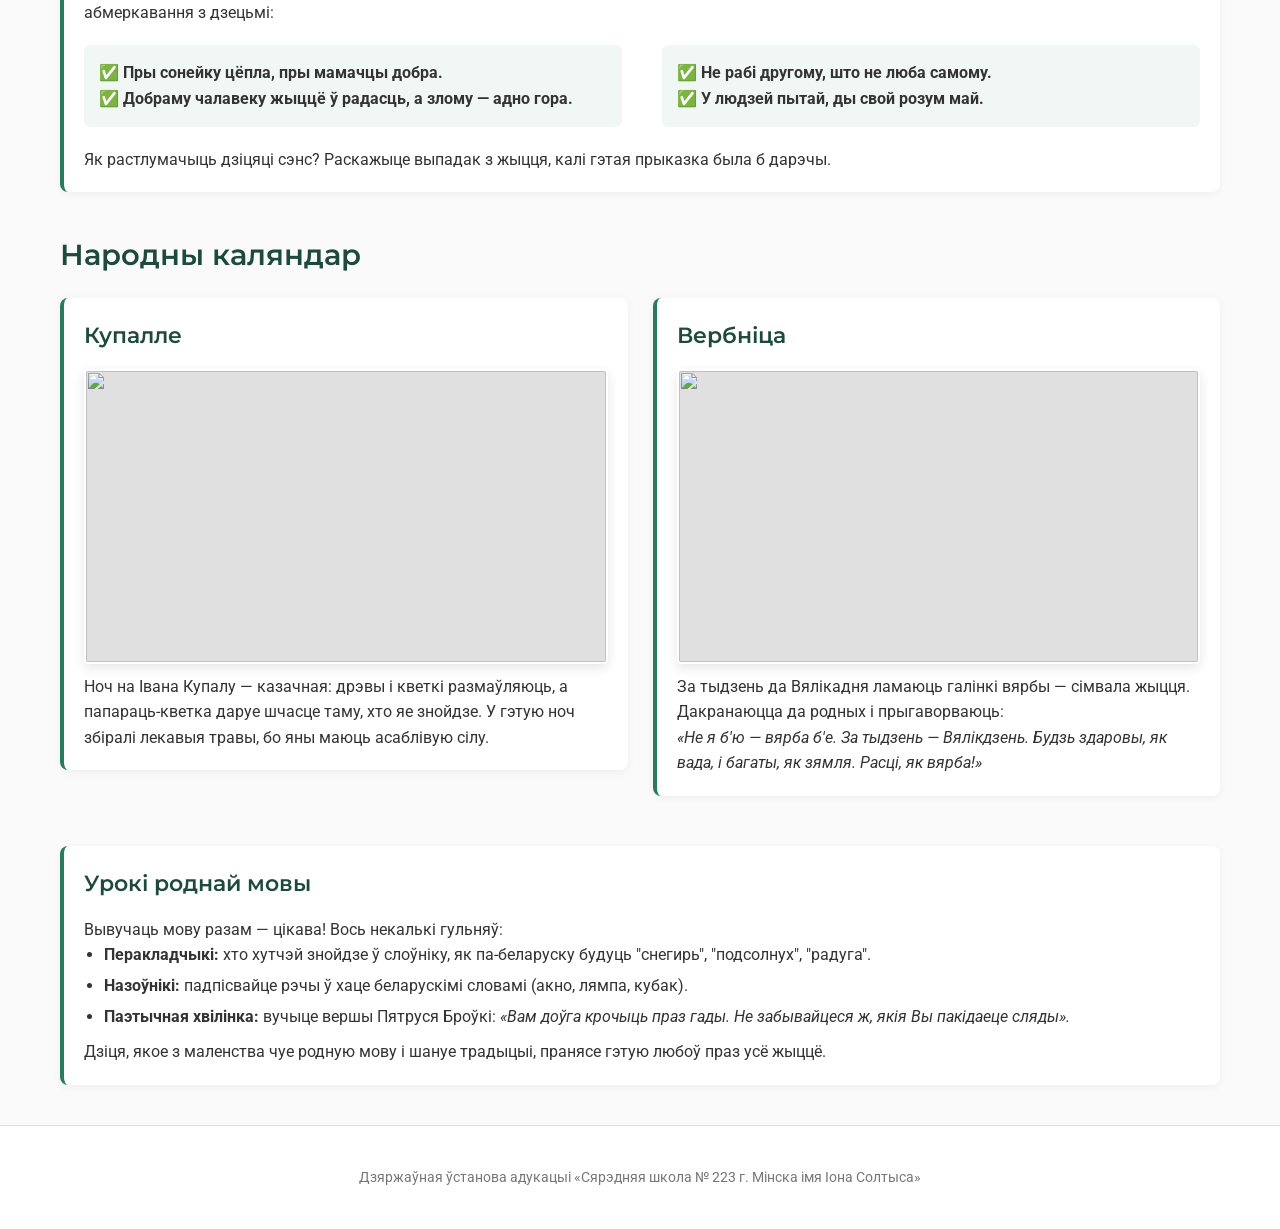
==== commit 8775a2dc: "Add files via upload" ====
--- a/batskam.html
+++ b/batskam.html
@@ -19,6 +19,7 @@
         <li><a href="batskam.html" class="active">Бацькам</a></li>
         <li><a href="kalegam.html">Калегам</a></li>
         <li><a href="galereya.html">Галерэя</a></li>
+        <li><a href="pramanepisuc.html">Пра мяне пішуць</a></li>
       </ul>
     </div>
   </header>
--- a/style.css
+++ b/style.css
@@ -39,7 +39,7 @@
   display: flex;
   justify-content: space-between;
   align-items: center;
-  padding: 15px 0;
+  padding: 15px;
 }
 
 .logo a {
@@ -505,4 +505,5 @@
 /* Курсор-указатель на всех фото */
 .photo-placeholder img {
   cursor: pointer;
-}+
+}
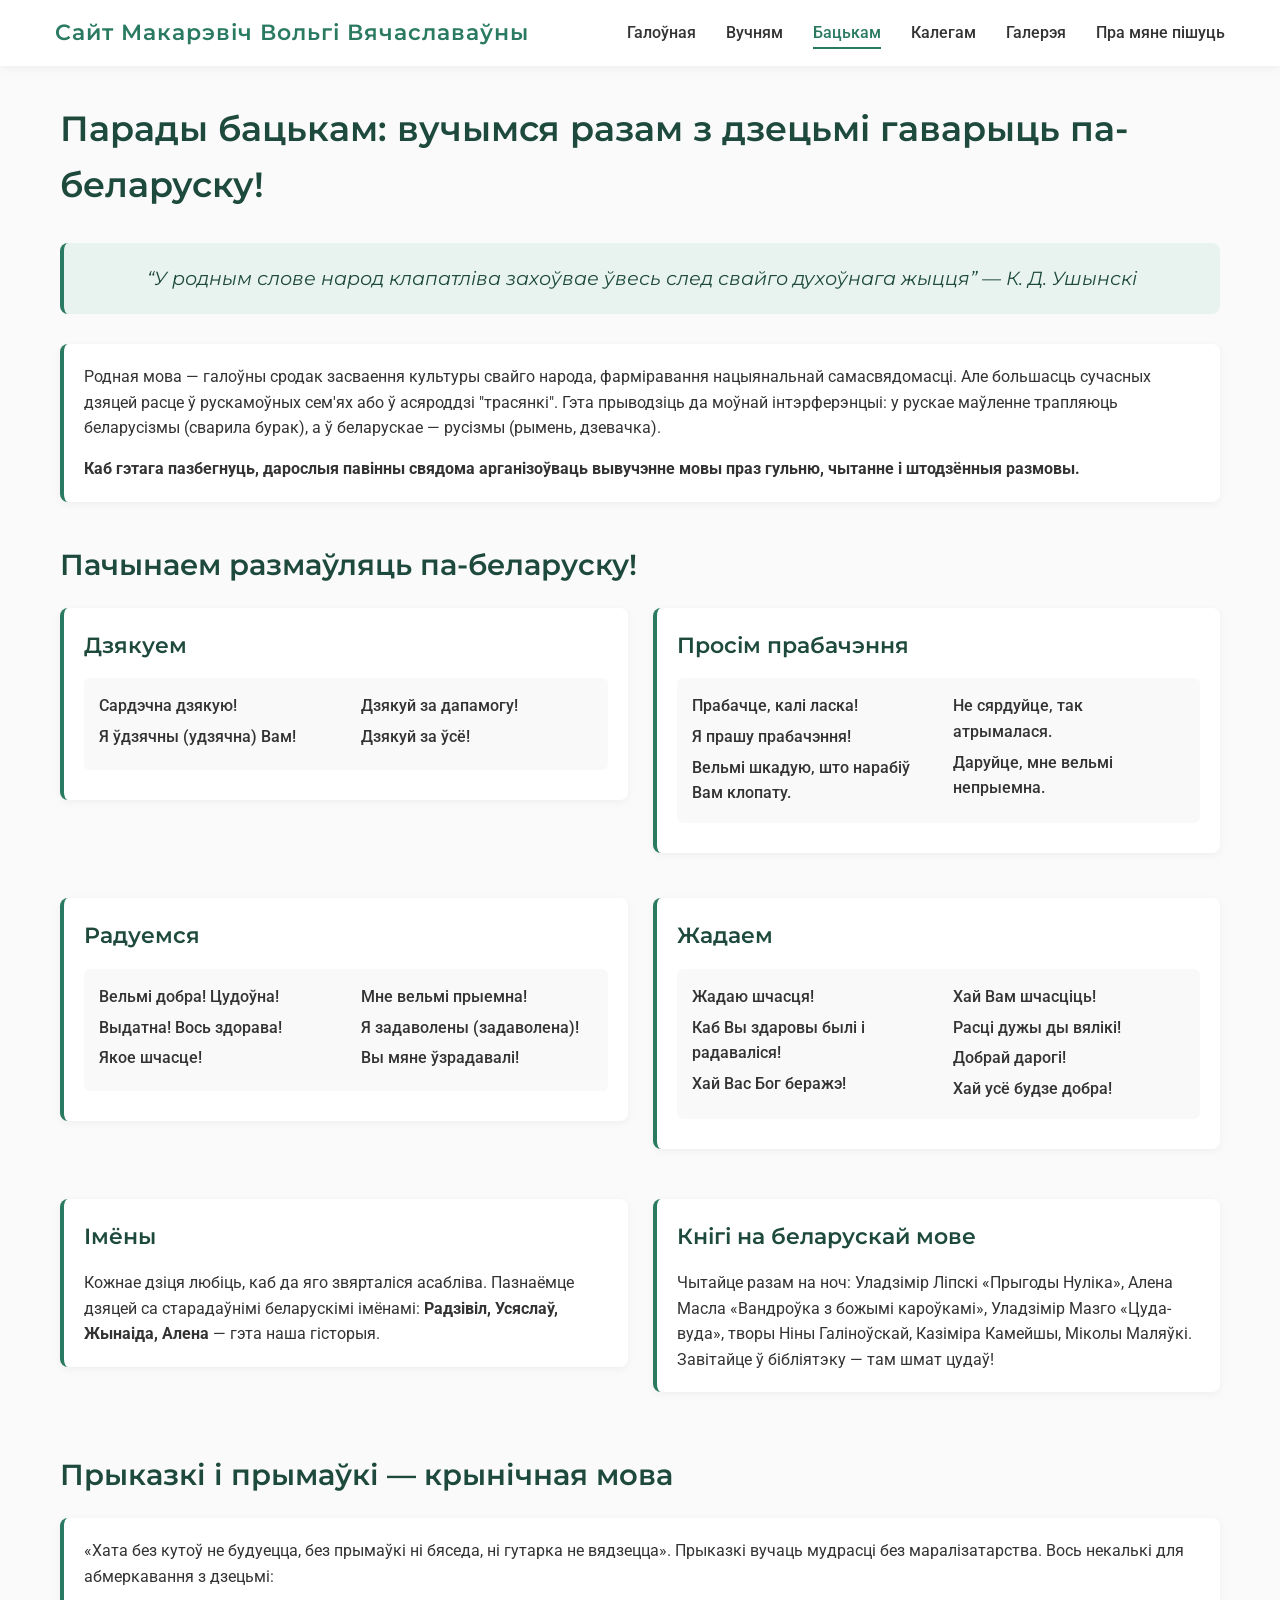
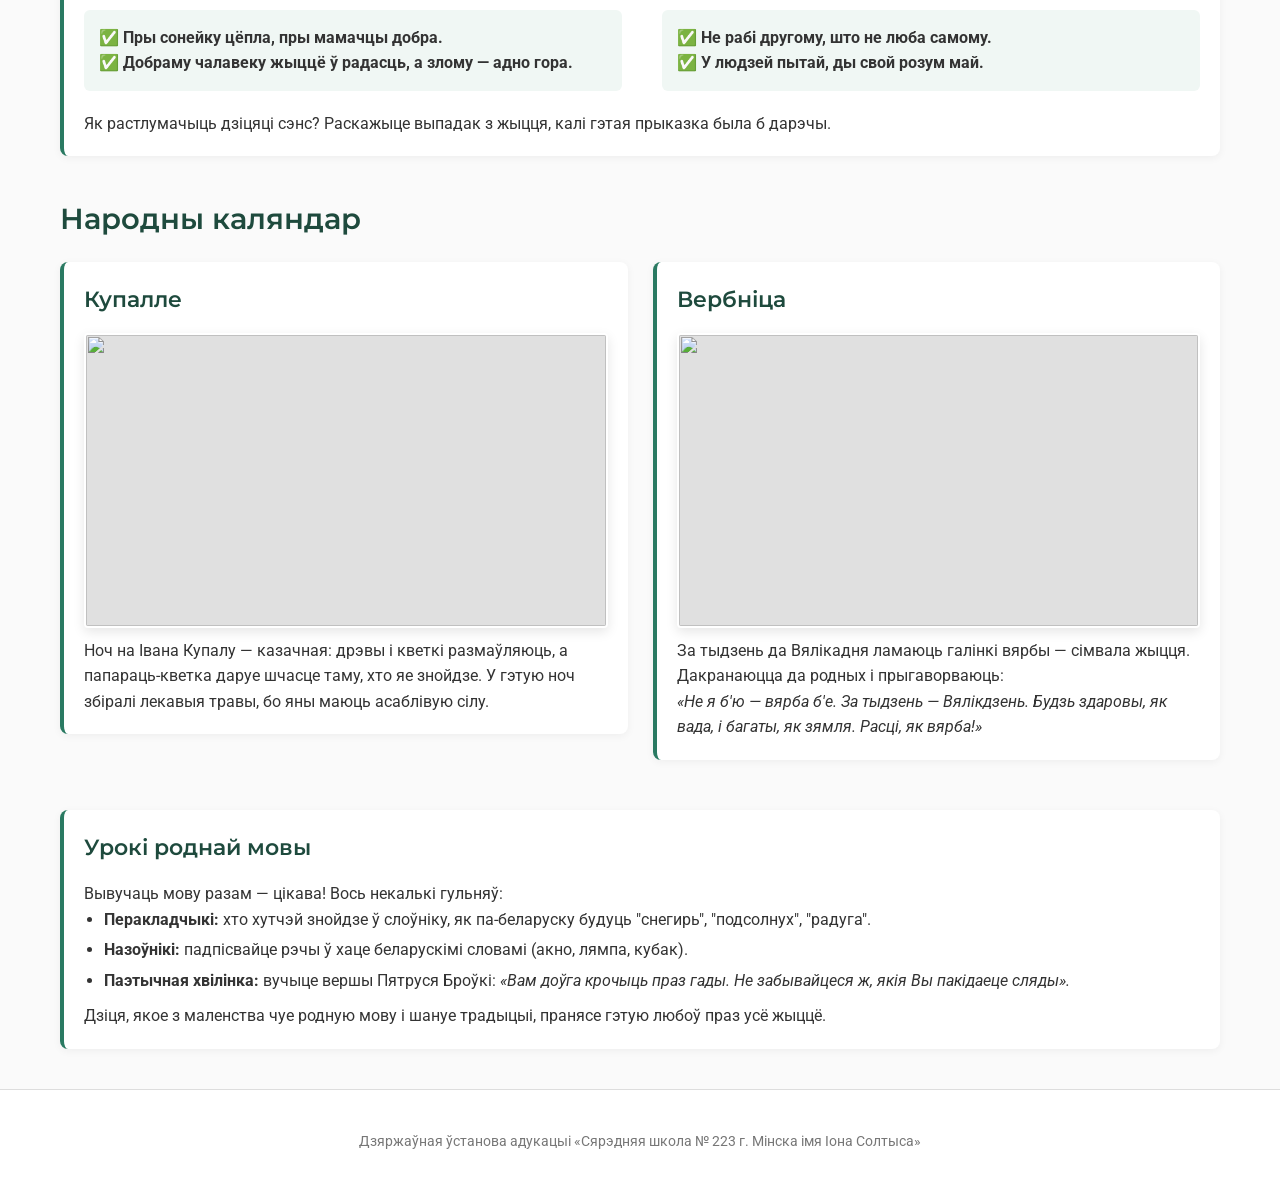
==== commit f4f82fc8: "Add files via upload" ====
--- a/batskam.html
+++ b/batskam.html
@@ -12,7 +12,7 @@
 <body>
   <header>
     <div class="container header-inner">
-      <div class="logo"><a href="index.html">Асабісты сайт Макарэвіч Вольгі Вячаславаўны</a></div>
+      <div class="logo"><a href="index.html">Cайт Макарэвіч Вольгі Вячаславаўны</a></div>
       <ul class="nav-menu">
         <li><a href="index.html">Галоўная</a></li>
         <li><a href="uchnyam.html">Вучням</a></li>
